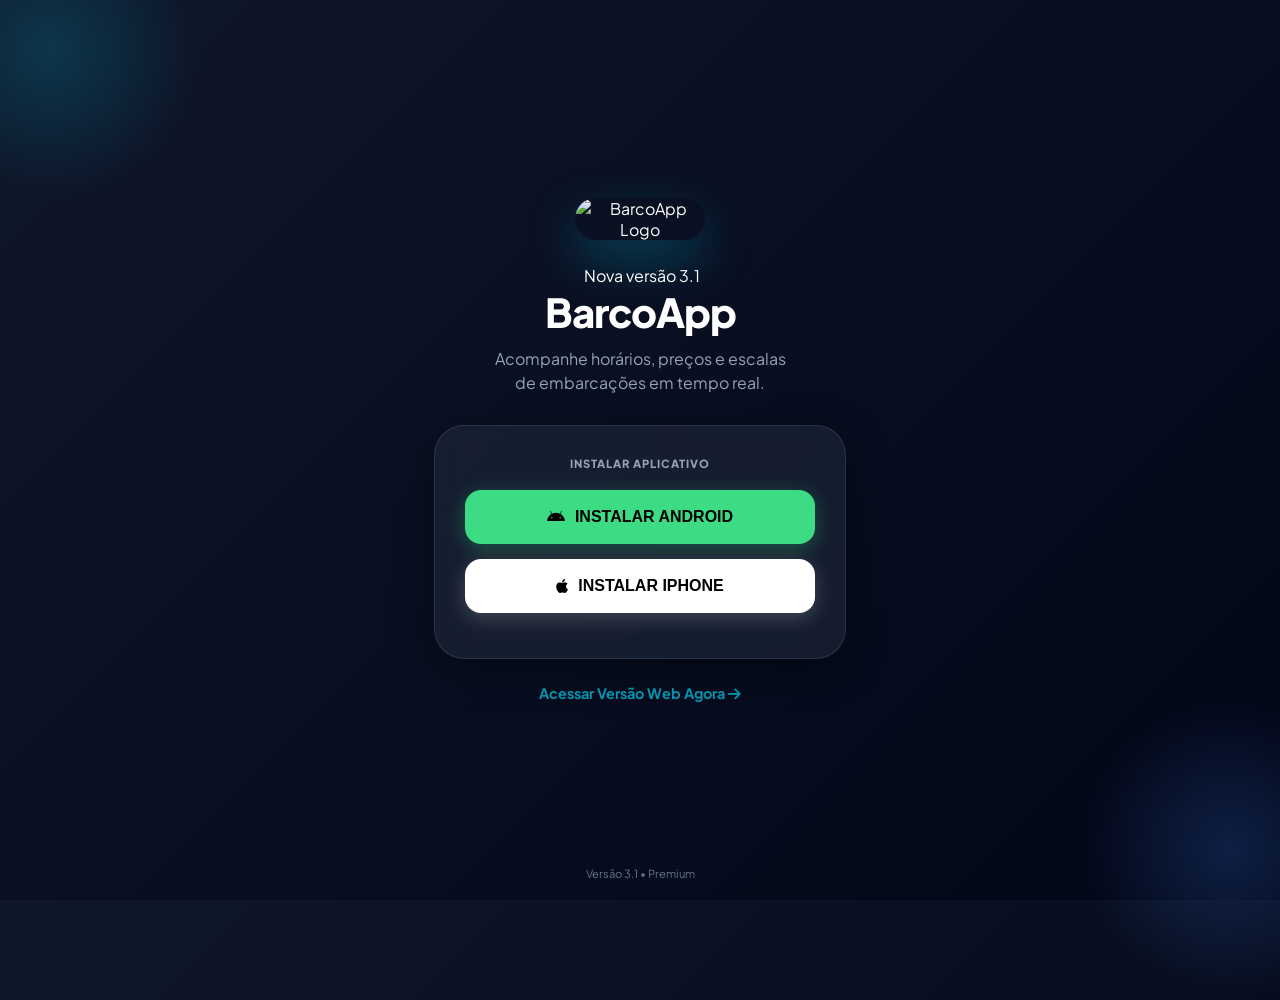
==== index.html @ 101c1825 "Update index.html" ====
<!DOCTYPE html>
<html lang="pt-br">
<head>
    <meta charset="UTF-8">
    <meta name="viewport" content="width=device-width, initial-scale=1.0, maximum-scale=1.0, user-scalable=no">
    <title>Instalar BarcoApp</title>

    <link rel="manifest" href="manifest.json">
    <meta name="theme-color" content="#04111f">
    
    <link rel="apple-touch-icon" href="icone.png">

    <link rel="preconnect" href="https://fonts.googleapis.com">
    <link href="https://fonts.googleapis.com/css2?family=Plus+Jakarta+Sans:wght@400;700;800&display=swap" rel="stylesheet">
    <link rel="stylesheet" href="https://cdnjs.cloudflare.com/ajax/libs/font-awesome/6.4.0/css/all.min.css">

    <style>
        body {
            margin: 0; padding: 0; height: 100vh;
            font-family: 'Plus Jakarta Sans', sans-serif;
            display: flex; flex-direction: column; justify-content: center; align-items: center;
            text-align: center;
            background: linear-gradient(135deg, #0f172a 0%, #020617 100%);
            color: white; overflow: hidden;
        }

        /* Fundo Decorativo (Luzes) */
        body::before {
            content: ''; position: absolute; top: -100px; left: -100px;
            width: 300px; height: 300px; background: radial-gradient(circle, rgba(6,182,212,0.2) 0%, transparent 70%);
            z-index: -1;
        }
        body::after {
            content: ''; position: absolute; bottom: -100px; right: -100px;
            width: 300px; height: 300px; background: radial-gradient(circle, rgba(59,130,246,0.2) 0%, transparent 70%);
            z-index: -1;
        }

        /* LOGO (IMAGEM) */
        .app-logo {
            width: 130px; height: auto;
            border-radius: 32px; /* Cantos arredondados modernos */
            box-shadow: 0 20px 50px rgba(6,182,212,0.3); /* Sombra Ciano */
            margin-bottom: 25px;
            animation: float 6s ease-in-out infinite; /* Animação de flutuar */
        }
        
        @keyframes float { 0% { transform: translateY(0px); } 50% { transform: translateY(-15px); } 100% { transform: translateY(0px); } }

        h1 { font-size: 2.5rem; font-weight: 800; margin: 0; letter-spacing: -1px; }
        p { color: #94a3b8; font-size: 1rem; max-width: 300px; margin: 10px auto 30px auto; line-height: 1.5; }

        /* AREA DE INSTALAÇÃO */
        .install-box {
            background: rgba(30, 41, 59, 0.6);
            padding: 30px; border-radius: 30px;
            border: 1px solid rgba(255,255,255,0.1);
            backdrop-filter: blur(10px);
            width: 90%; max-width: 350px;
            box-shadow: 0 10px 40px rgba(0,0,0,0.4);
        }

        .btn-install {
            width: 100%; padding: 18px; border: none; border-radius: 16px;
            font-weight: 800; font-size: 1rem; cursor: pointer;
            display: flex; align-items: center; justify-content: center; gap: 10px;
            margin-bottom: 15px; transition: transform 0.2s;
            text-transform: uppercase;
        }
        .btn-install:active { transform: scale(0.97); }

        .btn-android { background: #3ddc84; color: #000; box-shadow: 0 5px 20px rgba(61, 220, 132, 0.3); }
        .btn-ios { background: #ffffff; color: #000; box-shadow: 0 5px 20px rgba(255,255,255,0.2); }

        .link-web {
            margin-top: 25px; display: block;
            color: #06b6d4; text-decoration: none;
            font-weight: 700; font-size: 0.9rem;
            opacity: 0.8; transition: opacity 0.2s;
        }
        .link-web:hover { opacity: 1; }

        /* RODAPÉ */
        .footer {
            position: absolute; bottom: 20px;
            font-size: 0.7rem; color: #64748b;
        }
    </style>
    <link rel="stylesheet" href="barcoapp-v3.1.css">
    <script src="barcoapp-v3.1.js" defer></script>
</head>
<body class="page-install">

    <img src="icone.png" alt="BarcoApp Logo" class="app-logo">

    <span class="version-chip"><i class="fas fa-sparkles"></i> Nova versão 3.1</span>

    <h1>BarcoApp</h1>
    <p>Acompanhe horários, preços e escalas de embarcações em tempo real.</p>

    <div id="install-area" class="install-box">
        <div style="font-size: 0.7rem; font-weight: 800; color: #94a3b8; margin-bottom: 20px; letter-spacing: 1px;">INSTALAR APLICATIVO</div>
        
        <button id="btnInstall" class="btn-install btn-android">
            <i class="fab fa-android"></i> Instalar Android
        </button>
        
        <button onclick="showIosInstruction()" class="btn-install btn-ios">
            <i class="fab fa-apple"></i> Instalar iPhone
        </button>
    </div>

    <a href="app.html" class="link-web">Acessar Versão Web Agora <i class="fas fa-arrow-right"></i></a>

    <div class="footer">Versão 3.1 • Premium</div>

    <script>
        // REGISTRO DO SERVICE WORKER (Para funcionar offline/instalação)
        if ('serviceWorker' in navigator) {
            navigator.serviceWorker.register('sw.js');
        }

        let deferredPrompt;

        // Escuta o evento que o navegador dispara quando o app pode ser instalado
        window.addEventListener('beforeinstallprompt', (e) => {
            e.preventDefault();
            deferredPrompt = e;
            console.log("Pronto para instalar!");
        });

        // Lógica do Android
        document.getElementById('btnInstall').addEventListener('click', async () => {
            if (deferredPrompt) {
                deferredPrompt.prompt();
                const { outcome } = await deferredPrompt.userChoice;
                if (outcome === 'accepted') {
                    deferredPrompt = null;
                }
            } else {
                // Fallback se o navegador não suportar a instalação automática
                alert("Para instalar:\n1. Toque nos 3 pontinhos do navegador (↗)\n2. Escolha 'Instalar aplicativo' ou 'Adicionar à tela inicial'");
            }
        });

        // Lógica do iOS (Alert simples)
        function showIosInstruction() {
            alert("No iPhone/iPad:\n\n1. Toque no ícone de Compartilhar (quadrado com seta para cima ⬆)\n2. Role para baixo e toque em 'Adicionar à Tela de Início' (➕)");
        }

        // Se já estiver rodando como App (Standalone), redireciona direto
        if (window.matchMedia('(display-mode: standalone)').matches) {
            window.location.href = "app.html";
        }
    </script>
</body>
</html>
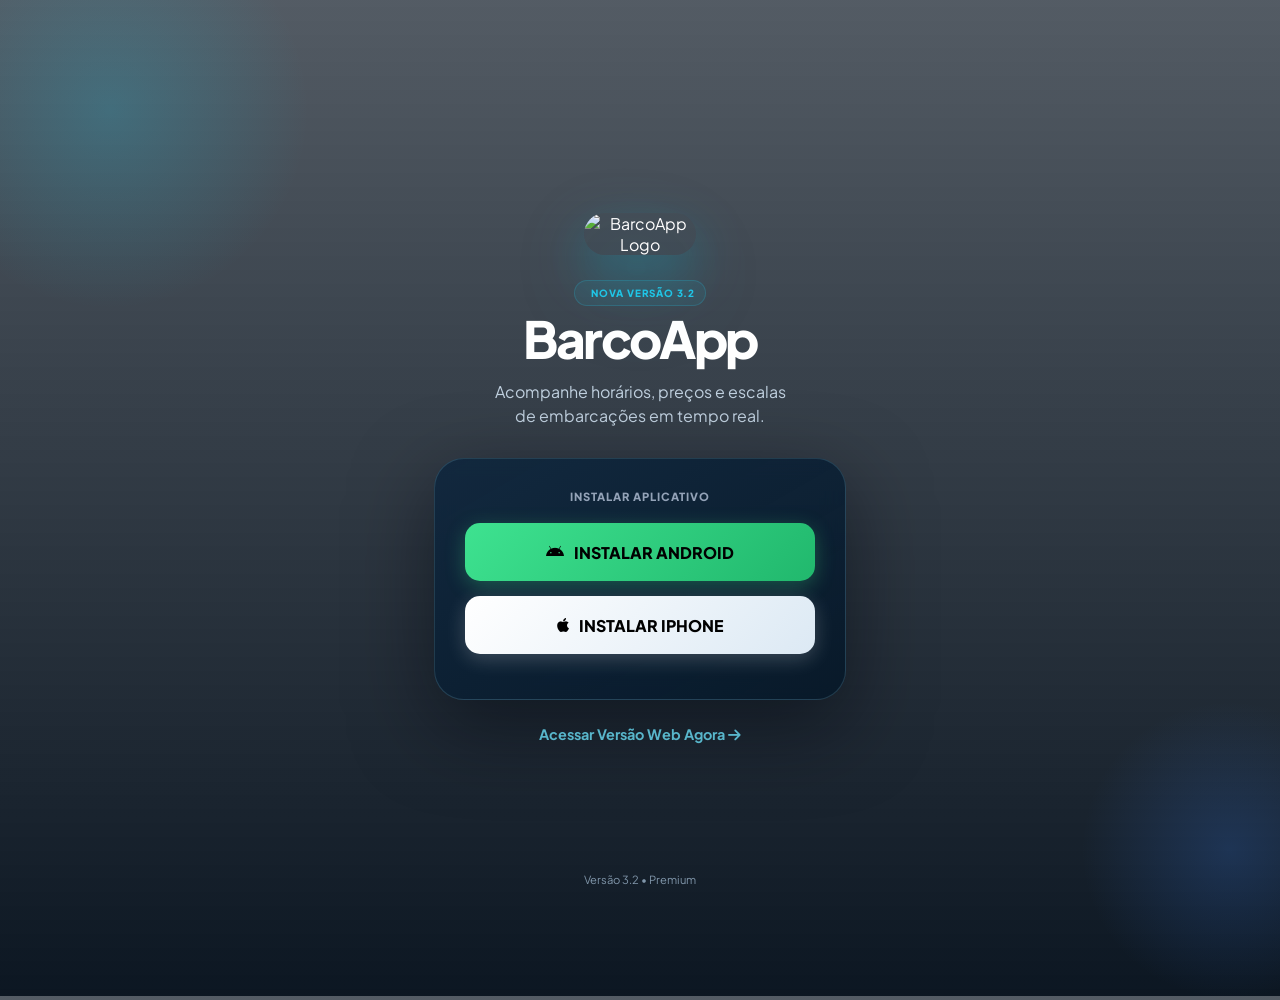
==== commit 748ba535: "Update index.html" ====
--- a/index.html
+++ b/index.html
@@ -87,13 +87,15 @@
         }
     </style>
     <link rel="stylesheet" href="barcoapp-v3.1.css">
+    <link rel="stylesheet" href="barcoapp-v3.2.css">
     <script src="barcoapp-v3.1.js" defer></script>
+    <script src="barcoapp-v3.2.js" defer></script>
 </head>
 <body class="page-install">
 
     <img src="icone.png" alt="BarcoApp Logo" class="app-logo">
 
-    <span class="version-chip"><i class="fas fa-sparkles"></i> Nova versão 3.1</span>
+    <span class="version-chip"><i class="fas fa-sparkles"></i> Nova versão 3.2</span>
 
     <h1>BarcoApp</h1>
     <p>Acompanhe horários, preços e escalas de embarcações em tempo real.</p>
@@ -112,7 +114,7 @@
 
     <a href="app.html" class="link-web">Acessar Versão Web Agora <i class="fas fa-arrow-right"></i></a>
 
-    <div class="footer">Versão 3.1 • Premium</div>
+    <div class="footer">Versão 3.2 • Premium</div>
 
     <script>
         // REGISTRO DO SERVICE WORKER (Para funcionar offline/instalação)
--- a/barcoapp-v3.1.css
+++ b/barcoapp-v3.1.css
@@ -0,0 +1,344 @@
+/* BarcoApp 3.1 — camada visual. Mantém a lógica original do projeto. */
+:root {
+    --v31-bg: #04111f;
+    --v31-surface: rgba(11, 31, 52, .92);
+    --v31-surface-2: rgba(17, 43, 68, .88);
+    --v31-blue: #22c7e8;
+    --v31-blue-deep: #1689d8;
+    --v31-gold: #ffbd4a;
+    --v31-green: #26d39b;
+    --v31-text: #f7fbff;
+    --v31-muted: #9cb0c5;
+    --v31-line: rgba(152, 196, 224, .16);
+    --v31-shadow: 0 18px 50px rgba(0, 8, 20, .34);
+}
+
+* { scrollbar-width: thin; scrollbar-color: rgba(34, 199, 232, .35) transparent; }
+*::-webkit-scrollbar { width: 6px; height: 6px; }
+*::-webkit-scrollbar-thumb { background: rgba(34, 199, 232, .32); border-radius: 20px; }
+
+button, input, select { font-family: 'Plus Jakarta Sans', sans-serif; }
+button { touch-action: manipulation; }
+button:focus-visible, input:focus-visible, select:focus-visible {
+    outline: 3px solid rgba(34, 199, 232, .32) !important;
+    outline-offset: 2px;
+}
+
+.version-chip {
+    display: inline-flex;
+    align-items: center;
+    gap: 6px;
+    padding: 6px 10px;
+    border: 1px solid rgba(34, 199, 232, .2);
+    border-radius: 999px;
+    background: rgba(34, 199, 232, .08);
+    color: var(--v31-blue);
+    font-size: .62rem;
+    font-weight: 800;
+    letter-spacing: .08em;
+    text-transform: uppercase;
+}
+
+.connection-badge {
+    position: fixed;
+    left: 50%;
+    top: 14px;
+    transform: translate(-50%, -80px);
+    z-index: 12000;
+    padding: 10px 14px;
+    border-radius: 12px;
+    background: #12304b;
+    color: white;
+    box-shadow: var(--v31-shadow);
+    font-size: .72rem;
+    font-weight: 700;
+    opacity: 0;
+    transition: .3s ease;
+}
+.connection-badge.show { transform: translate(-50%, 0); opacity: 1; }
+.connection-badge.offline { background: #9a5b0e; }
+
+/* Página de instalação */
+body.page-install {
+    min-height: 100svh !important;
+    height: auto !important;
+    padding: 28px 18px 68px !important;
+    overflow-y: auto !important;
+    background:
+        linear-gradient(180deg, rgba(2, 14, 27, .68), rgba(2, 13, 25, .96)),
+        url('fundoentrada.png') center / cover fixed !important;
+}
+body.page-install::before {
+    width: 420px !important;
+    height: 420px !important;
+    background: radial-gradient(circle, rgba(34,199,232,.22), transparent 67%) !important;
+}
+body.page-install .app-logo {
+    width: 112px !important;
+    border-radius: 28px !important;
+    filter: drop-shadow(0 18px 35px rgba(0, 198, 238, .26));
+}
+body.page-install h1 { font-size: clamp(2.25rem, 9vw, 3.2rem) !important; letter-spacing: -.05em !important; }
+body.page-install > p { color: #c0d0df !important; }
+body.page-install .install-box {
+    background: linear-gradient(150deg, rgba(15, 39, 62, .92), rgba(5, 23, 40, .88)) !important;
+    border: 1px solid rgba(138, 207, 234, .18) !important;
+    box-shadow: 0 26px 80px rgba(0, 5, 14, .5) !important;
+}
+body.page-install .btn-install { min-height: 58px; border-radius: 15px !important; }
+body.page-install .btn-android { background: linear-gradient(135deg, #3ee290, #21b86d) !important; }
+body.page-install .btn-ios { background: linear-gradient(135deg, #fff, #dce9f4) !important; }
+body.page-install .link-web { color: #69dcf4 !important; }
+body.page-install .footer { bottom: 14px !important; color: #8096aa !important; }
+
+/* Aplicativo principal */
+html:has(body.page-app), body.page-app {
+    background: var(--v31-bg) !important;
+}
+body.page-app {
+    background:
+        radial-gradient(circle at 90% 0%, rgba(20, 151, 212, .13), transparent 30%),
+        radial-gradient(circle at 0% 90%, rgba(16, 185, 129, .08), transparent 33%),
+        var(--v31-bg) !important;
+}
+body.page-app #screen-welcome {
+    position: relative;
+    isolation: isolate;
+    background:
+        linear-gradient(180deg, rgba(2, 16, 30, .30), rgba(2, 15, 28, .94)),
+        url('fundoentrada.png') center / cover no-repeat !important;
+}
+body.page-app #screen-welcome::before {
+    content: '';
+    position: absolute;
+    inset: 20px;
+    z-index: -1;
+    border: 1px solid rgba(255,255,255,.09);
+    border-radius: 30px;
+    pointer-events: none;
+}
+body.page-app .welcome-logo {
+    width: 104px;
+    height: 104px;
+    object-fit: contain;
+    margin-bottom: 18px;
+    filter: drop-shadow(0 20px 38px rgba(10, 201, 235, .28));
+}
+body.page-app .welcome-subtitle { max-width: 320px; line-height: 1.6; }
+body.page-app .welcome-form {
+    width: 100%;
+    max-width: 360px;
+    padding: 18px;
+    border: 1px solid rgba(184, 222, 240, .14);
+    border-radius: 22px;
+    background: rgba(5, 25, 43, .68);
+    box-shadow: 0 24px 70px rgba(0, 8, 18, .4);
+    backdrop-filter: blur(18px);
+}
+
+body.page-app .main-container { max-width: 1120px; margin: 0 auto; }
+body.page-app .top-fixed-area {
+    padding-bottom: 8px !important;
+    background: linear-gradient(180deg, rgba(4,17,31,.98) 80%, rgba(4,17,31,.72) 100%) !important;
+    border-bottom: 1px solid rgba(142, 197, 220, .08);
+}
+body.page-app .app-topbar {
+    padding: 14px 20px;
+    display: flex;
+    align-items: center;
+    justify-content: space-between;
+}
+body.page-app .app-brand { display: flex; align-items: center; gap: 10px; }
+body.page-app .app-brand img { width: 38px; height: 38px; object-fit: contain; filter: drop-shadow(0 7px 14px rgba(20,200,235,.18)); }
+body.page-app .app-brand strong { display: block; font-size: 1rem; letter-spacing: -.03em; }
+body.page-app .app-brand small { display: block; margin-top: 2px; color: var(--v31-muted); font-size: .58rem; letter-spacing: .12em; text-transform: uppercase; }
+body.page-app .user-greeting {
+    display: flex;
+    align-items: center;
+    gap: 8px;
+    padding: 8px 11px;
+    background: rgba(255,255,255,.04);
+    border: 1px solid var(--v31-line);
+    border-radius: 12px;
+    color: var(--v31-muted);
+    font-size: .72rem;
+}
+body.page-app .user-greeting i { color: var(--v31-blue); }
+
+body.page-app .mySwiper {
+    height: 178px !important;
+    border: 1px solid rgba(150, 205, 230, .13);
+    box-shadow: 0 18px 45px rgba(0, 7, 17, .32) !important;
+}
+body.page-app .swiper-slide { position: relative; overflow: hidden; }
+body.page-app .swiper-slide::after { content: ''; position: absolute; inset: 0; background: linear-gradient(180deg, transparent 50%, rgba(1,10,18,.42)); pointer-events: none; }
+body.page-app .swiper-pagination-bullet { background: white; opacity: .45; }
+body.page-app .swiper-pagination-bullet-active { width: 20px; border-radius: 8px; background: var(--v31-blue); opacity: 1; }
+body.page-app .fallback-banner { width: 100%; height: 100%; position: relative; display: flex; align-items: end; padding: 20px; background: linear-gradient(120deg, #07365a, #0985ab); }
+body.page-app .fallback-banner img { position: absolute; inset: 0; width: 100%; height: 100%; object-fit: cover; opacity: .34; }
+body.page-app .fallback-banner div { position: relative; z-index: 2; }
+body.page-app .fallback-banner strong { display: block; font-size: 1.15rem; }
+body.page-app .fallback-banner span { color: #c8e6f1; font-size: .72rem; }
+
+body.page-app .search-wrapper { margin: 12px 20px 8px !important; }
+body.page-app .search-bar {
+    min-height: 50px;
+    background: rgba(14, 38, 61, .88) !important;
+    border: 1px solid rgba(133, 198, 225, .16) !important;
+    box-shadow: inset 0 1px 0 rgba(255,255,255,.025), 0 8px 20px rgba(0,0,0,.1);
+}
+body.page-app .search-bar:focus { border-color: rgba(34,199,232,.62) !important; box-shadow: 0 0 0 4px rgba(34,199,232,.08); }
+body.page-app .search-results-dropdown { background: #0d2942 !important; border-color: rgba(34,199,232,.22) !important; box-shadow: var(--v31-shadow) !important; }
+body.page-app .search-item { gap: 3px; transition: background .2s; }
+body.page-app .search-item:hover { background: rgba(34,199,232,.09); }
+body.page-app .search-item span:first-child { font-weight: 800; color: white; }
+body.page-app .search-item span:last-child { color: var(--v31-muted); font-size: .68rem; }
+
+body.page-app .vertical-list-area { padding: 8px 20px 132px !important; }
+body.page-app .section-title-v31 { display: flex; align-items: end; justify-content: space-between; gap: 12px; margin: 8px 0 15px; }
+body.page-app .section-title-v31 h3 { margin: 0; font-size: .78rem; letter-spacing: .12em; color: #d9e8f2; text-transform: uppercase; }
+body.page-app .section-title-v31 span { color: var(--v31-green); font-size: .62rem; font-weight: 700; }
+body.page-app .section-title-v31 span::before { content: ''; display: inline-block; width: 6px; height: 6px; margin-right: 6px; border-radius: 50%; background: var(--v31-green); box-shadow: 0 0 0 5px rgba(38,211,155,.08); }
+
+body.page-app .boats-grid { grid-template-columns: repeat(3, minmax(0, 1fr)) !important; gap: 14px !important; }
+body.page-app .grid-boat-card {
+    min-width: 0;
+    background: linear-gradient(155deg, rgba(18,46,72,.95), rgba(8,29,49,.96)) !important;
+    border: 1px solid rgba(144, 198, 222, .14) !important;
+    border-radius: 18px !important;
+    box-shadow: 0 12px 30px rgba(0, 7, 17, .22) !important;
+    transition: transform .22s ease, border-color .22s ease, box-shadow .22s ease;
+}
+body.page-app .grid-boat-card:hover { transform: translateY(-3px); border-color: rgba(34,199,232,.38) !important; box-shadow: 0 18px 38px rgba(0,8,18,.34) !important; }
+body.page-app .grid-boat-img { height: 142px !important; background: #0a2136 !important; }
+body.page-app .grid-boat-info { padding: 13px !important; }
+body.page-app .grid-boat-name { font-size: .92rem !important; line-height: 1.3 !important; }
+body.page-app .grid-boat-route { min-width: 0; margin: 7px 0 10px !important; color: var(--v31-muted) !important; }
+body.page-app .grid-boat-route span { overflow: hidden; text-overflow: ellipsis; white-space: nowrap; }
+body.page-app .grid-boat-time { color: #e5fbff !important; background: linear-gradient(135deg, rgba(34,199,232,.18), rgba(22,137,216,.16)) !important; border: 1px solid rgba(34,199,232,.17); border-radius: 9px !important; padding: 7px 9px !important; }
+body.page-app .grid-day-tag { top: 10px !important; left: 10px !important; padding: 5px 8px !important; border-radius: 8px !important; background: rgba(3,20,34,.76) !important; border: 1px solid rgba(255,255,255,.12); }
+
+body.page-app .nav-fabs {
+    left: 50% !important;
+    right: auto !important;
+    bottom: 18px !important;
+    width: min(330px, calc(100% - 110px));
+    min-height: 70px;
+    transform: translateX(-50%);
+    padding: 7px !important;
+    align-items: center;
+    background: rgba(8, 29, 49, .91);
+    border: 1px solid rgba(143, 201, 227, .17);
+    border-radius: 22px;
+    box-shadow: 0 18px 46px rgba(0,4,12,.42);
+    backdrop-filter: blur(22px);
+}
+body.page-app .nav-fab-btn { width: 48% !important; height: 54px !important; border-radius: 16px !important; box-shadow: none !important; font-size: 1.12rem !important; gap: 7px; }
+body.page-app .nav-fab-btn::after { font-size: .64rem; font-weight: 800; }
+body.page-app .fab-profile::after { content: 'Meu perfil'; }
+body.page-app .fab-agenda::after { content: 'Agenda'; }
+body.page-app .fab-profile { background: rgba(255,255,255,.055) !important; border: 1px solid rgba(255,255,255,.08) !important; }
+body.page-app .fab-agenda { background: linear-gradient(135deg, #13b7d9, #1b79d0) !important; }
+body.page-app .action-fabs { right: 18px !important; bottom: 18px !important; gap: 9px !important; }
+body.page-app .mini-fab { width: 52px !important; height: 52px !important; border: 2px solid rgba(255,255,255,.12) !important; box-shadow: 0 12px 28px rgba(0,0,0,.32) !important; }
+
+body.page-app .input-premium, body.page-app .select-boat {
+    min-height: 52px;
+    background-color: rgba(12, 36, 58, .92) !important;
+    border-color: rgba(143, 198, 223, .16) !important;
+    border-radius: 13px !important;
+}
+body.page-app .input-premium:focus, body.page-app .select-boat:focus { border-color: var(--v31-blue) !important; box-shadow: 0 0 0 4px rgba(34,199,232,.08); }
+body.page-app .btn-main { min-height: 50px; border-radius: 13px !important; background: linear-gradient(135deg, #16c1df, #1a78d0) !important; box-shadow: 0 10px 24px rgba(15,156,214,.2) !important; }
+body.page-app #screen-register { max-width: 720px; margin: 0 auto; padding: 20px 22px 110px !important; }
+body.page-app #screen-register::after { content: ''; position: fixed; inset: 0; z-index: -1; background: radial-gradient(circle at 50% 0%, rgba(22,137,216,.11), transparent 35%); }
+body.page-app .register-helper { margin: -10px 0 20px; color: var(--v31-muted); font-size: .72rem; line-height: 1.5; text-align: center; }
+body.page-app .new-boat-section, body.page-app #selected-boat-preview { background: rgba(15,42,67,.72) !important; border-color: rgba(34,199,232,.2) !important; }
+body.page-app .upload-trigger { background: rgba(2,18,32,.55) !important; border: 1px dashed rgba(34,199,232,.22); }
+
+body.page-app .modal { background: rgba(0, 7, 16, .78) !important; }
+body.page-app .modal-content {
+    background: linear-gradient(160deg, #12304d, #071c31) !important;
+    border-color: rgba(143, 205, 232, .18) !important;
+    box-shadow: 0 30px 85px rgba(0,0,0,.52) !important;
+}
+body.page-app .modal-content #modal-img { height: 225px !important; }
+body.page-app .week-modal { max-width: 620px; left: 50% !important; transform: translate(-50%, 100%) !important; background: linear-gradient(170deg, #12304d, #071c31) !important; border-color: rgba(34,199,232,.45) !important; }
+body.page-app .week-modal.active { transform: translate(-50%, 0) !important; }
+body.page-app .day-row { border-radius: 11px; margin-bottom: 5px; border: 1px solid transparent !important; }
+body.page-app .day-row:hover { background: rgba(34,199,232,.07); border-color: rgba(34,199,232,.13) !important; color: white !important; }
+body.page-app #screen-day-detail { max-width: 760px; margin: 0 auto; }
+body.page-app #boat-feed { padding: 16px 16px 90px !important; }
+body.page-app .alert-box { background: linear-gradient(160deg, #12304d, #071c31) !important; box-shadow: var(--v31-shadow); }
+
+/* Painel administrador */
+body.page-admin { background: #04111f !important; }
+body.page-admin #login-overlay {
+    background:
+        linear-gradient(180deg, rgba(2,16,29,.56), rgba(2,14,27,.95)),
+        url('fundoentrada.png') center / cover no-repeat !important;
+}
+body.page-admin .login-card { background: rgba(8, 30, 50, .90) !important; border-color: rgba(34,199,232,.18) !important; box-shadow: 0 30px 85px rgba(0,4,12,.54) !important; backdrop-filter: blur(20px); }
+body.page-admin .admin-login-logo { width: 84px; height: 84px; object-fit: contain; margin-bottom: 10px; filter: drop-shadow(0 15px 30px rgba(34,199,232,.2)); }
+body.page-admin .sidebar { background: linear-gradient(180deg, #061a2d, #03111f) !important; border-color: rgba(134,194,220,.13) !important; }
+body.page-admin .sidebar h1 { color: white !important; }
+body.page-admin .sidebar h1 img { width: 38px; height: 38px; object-fit: contain; }
+body.page-admin .nav-item { border: 1px solid transparent; }
+body.page-admin .nav-item:hover, body.page-admin .nav-item.active { background: rgba(34,199,232,.08) !important; border-color: rgba(34,199,232,.11); }
+body.page-admin .main { max-width: 1500px; }
+body.page-admin .stat-card, body.page-admin .panel { background: linear-gradient(155deg, rgba(15,42,67,.95), rgba(7,27,46,.98)) !important; border-color: rgba(145,198,223,.13) !important; box-shadow: 0 12px 32px rgba(0,5,14,.18); }
+body.page-admin .stat-card { position: relative; overflow: hidden; }
+body.page-admin .stat-card::after { content: ''; position: absolute; width: 90px; height: 90px; right: -38px; top: -40px; border-radius: 50%; background: rgba(34,199,232,.06); }
+body.page-admin input, body.page-admin select { min-height: 48px; background: rgba(5,24,41,.78) !important; border-color: rgba(143,197,222,.14) !important; }
+body.page-admin .btn-primary { background: linear-gradient(135deg, #17bddb, #1b79cf) !important; color: white !important; }
+body.page-admin table { border-collapse: separate !important; border-spacing: 0 5px !important; }
+body.page-admin tbody tr { background: rgba(255,255,255,.025); }
+body.page-admin td { border-bottom-color: rgba(255,255,255,.045) !important; }
+body.page-admin .table-wrap { overflow-x: auto; }
+body.page-admin .mobile-toggle { width: 44px; height: 44px; border-radius: 12px !important; background: #0b2a46 !important; }
+
+/* Remanso */
+body.page-remanso { background: radial-gradient(circle at 90% 0%, rgba(251,191,36,.09), transparent 30%), #071625 !important; }
+body.page-remanso .screen { width: min(100%, 560px); margin: 0 auto; }
+body.page-remanso #screen-select { position: relative; padding: 32px 24px !important; }
+body.page-remanso #screen-select::before { content: ''; position: absolute; inset: 18px; border-radius: 26px; border: 1px solid rgba(251,191,36,.09); pointer-events: none; }
+body.page-remanso .logo-box { box-shadow: 0 12px 28px rgba(245,158,11,.2); }
+body.page-remanso select, body.page-remanso input { background-color: rgba(16,42,66,.9) !important; border-color: rgba(255,219,151,.12) !important; }
+body.page-remanso .benefit-item, body.page-remanso .card-dash { background: linear-gradient(150deg, rgba(25,52,77,.9), rgba(11,31,51,.95)) !important; border-color: rgba(255,222,161,.10) !important; box-shadow: 0 10px 26px rgba(0,5,13,.18); }
+body.page-remanso .dash-header { background: rgba(13,36,57,.95) !important; border-bottom: 1px solid rgba(251,191,36,.1); }
+
+@media (min-width: 760px) {
+    body.page-app .vertical-list-area { padding-left: 24px !important; padding-right: 24px !important; }
+}
+
+@media (max-width: 920px) {
+    body.page-app .boats-grid { grid-template-columns: repeat(2, minmax(0, 1fr)) !important; }
+}
+
+@media (max-width: 768px) {
+    body.page-admin .main { padding: 74px 16px 30px !important; }
+    body.page-admin .sidebar { display: flex !important; transform: translateX(-105%); box-shadow: 20px 0 55px rgba(0,0,0,.36); }
+    body.page-admin .sidebar.active { transform: translateX(0); }
+    body.page-admin .mobile-toggle { display: grid !important; place-items: center; }
+}
+
+@media (max-width: 520px) {
+    body.page-app .mySwiper { height: 150px !important; }
+    body.page-app .boats-grid { gap: 10px !important; }
+    body.page-app .grid-boat-img { height: 112px !important; }
+    body.page-app .grid-boat-info { padding: 10px !important; }
+    body.page-app .grid-boat-name { font-size: .8rem !important; }
+    body.page-app .grid-boat-route { font-size: .62rem !important; }
+    body.page-app .nav-fabs { width: calc(100% - 90px); left: 12px !important; transform: none; }
+    body.page-app .action-fabs { right: 12px !important; }
+    body.page-app .nav-fab-btn::after { font-size: .56rem; }
+    body.page-app .modal { padding: 10px !important; }
+    body.page-app .modal-content { border-radius: 20px !important; }
+    body.page-app .modal-content #modal-img { height: 195px !important; }
+    body.page-app .week-modal { height: 79% !important; padding: 18px !important; }
+    body.page-install .install-box { padding: 23px !important; }
+}
+
+@media (prefers-reduced-motion: reduce) {
+    *, *::before, *::after { animation: none !important; transition: none !important; scroll-behavior: auto !important; }
+}
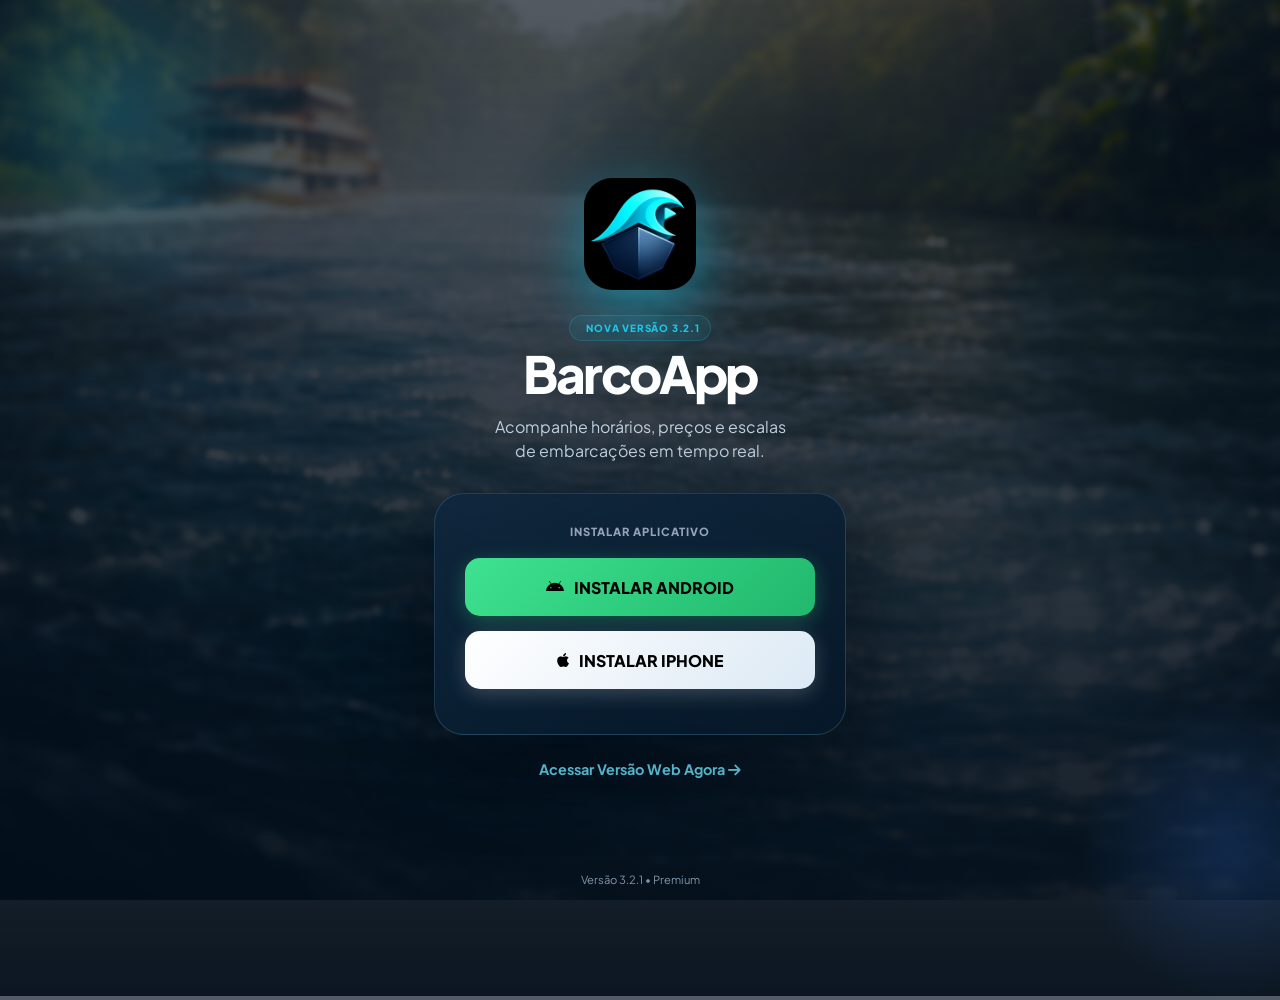
==== commit edc48f2a: "Add files via upload" ====
--- a/index.html
+++ b/index.html
@@ -6,7 +6,7 @@
     <title>Instalar BarcoApp</title>
 
     <link rel="manifest" href="manifest.json">
-    <meta name="theme-color" content="#04111f">
+    <meta name="theme-color" content="#04111f">
     
     <link rel="apple-touch-icon" href="icone.png">
 
@@ -85,17 +85,17 @@
             position: absolute; bottom: 20px;
             font-size: 0.7rem; color: #64748b;
         }
-    </style>
-    <link rel="stylesheet" href="barcoapp-v3.1.css">
-    <link rel="stylesheet" href="barcoapp-v3.2.css">
-    <script src="barcoapp-v3.1.js" defer></script>
-    <script src="barcoapp-v3.2.js" defer></script>
-</head>
-<body class="page-install">
+    </style>
+    <link rel="stylesheet" href="barcoapp-v3.1.css">
+    <link rel="stylesheet" href="barcoapp-v3.2.css">
+    <script src="barcoapp-v3.1.js" defer></script>
+    <script src="barcoapp-v3.2.js" defer></script>
+</head>
+<body class="page-install">
 
-    <img src="icone.png" alt="BarcoApp Logo" class="app-logo">
-
-    <span class="version-chip"><i class="fas fa-sparkles"></i> Nova versão 3.2</span>
+    <img src="icone.png" alt="BarcoApp Logo" class="app-logo">
+
+    <span class="version-chip"><i class="fas fa-sparkles"></i> Nova versão 3.2.1</span>
 
     <h1>BarcoApp</h1>
     <p>Acompanhe horários, preços e escalas de embarcações em tempo real.</p>
@@ -114,7 +114,7 @@
 
     <a href="app.html" class="link-web">Acessar Versão Web Agora <i class="fas fa-arrow-right"></i></a>
 
-    <div class="footer">Versão 3.2 • Premium</div>
+    <div class="footer">Versão 3.2.1 • Premium</div>
 
     <script>
         // REGISTRO DO SERVICE WORKER (Para funcionar offline/instalação)
--- a/barcoapp-v3.2.css
+++ b/barcoapp-v3.2.css
@@ -0,0 +1,414 @@
+/* BarcoApp 3.2 — aprimoramentos de contato, compartilhamento e painel administrativo. */
+:root {
+    --v32-cyan: #31d7ee;
+    --v32-blue: #2289e7;
+    --v32-navy: #061a2d;
+    --v32-panel: rgba(11, 35, 58, .95);
+    --v32-panel-soft: rgba(18, 48, 75, .72);
+    --v32-line: rgba(142, 207, 232, .16);
+    --v32-muted: #9eb4c7;
+    --v32-green: #28d69a;
+    --v32-gold: #ffc45d;
+    --v32-red: #ff6480;
+}
+
+/* Detalhes da embarcação */
+body.page-app .boat-contact-card {
+    display: flex;
+    align-items: center;
+    gap: 13px;
+    margin-top: 15px;
+    padding: 14px;
+    border: 1px solid rgba(42, 218, 156, .24);
+    border-radius: 16px;
+    background: linear-gradient(135deg, rgba(24, 164, 107, .17), rgba(13, 111, 96, .08));
+}
+body.page-app .boat-contact-icon {
+    width: 46px;
+    height: 46px;
+    flex: 0 0 46px;
+    display: grid;
+    place-items: center;
+    border-radius: 14px;
+    background: linear-gradient(135deg, #2bd496, #119873);
+    color: #03261c;
+    font-size: 1.35rem;
+    box-shadow: 0 10px 22px rgba(10, 169, 109, .22);
+}
+body.page-app .boat-contact-copy { min-width: 0; flex: 1; }
+body.page-app .boat-contact-copy span {
+    display: block;
+    margin-bottom: 3px;
+    color: #8deecb;
+    font-size: .58rem;
+    font-weight: 800;
+    letter-spacing: .09em;
+}
+body.page-app .boat-contact-copy strong { display: block; color: #fff; font-size: 1rem; }
+body.page-app .boat-contact-copy small { margin-top: 3px; color: #b4cbd7; font-size: .65rem; }
+body.page-app .contact-copy-btn {
+    width: 38px;
+    height: 38px;
+    flex: 0 0 38px;
+    display: grid;
+    place-items: center;
+    border: 1px solid rgba(255,255,255,.1);
+    border-radius: 11px;
+    background: rgba(255,255,255,.06);
+    color: #dffef3;
+    cursor: pointer;
+}
+body.page-app #btn-wa1,
+body.page-app #btn-wa2 { font-size: .72rem; }
+body.page-app #btn-wa1:disabled { opacity: .6; cursor: not-allowed; filter: grayscale(.55); }
+body.page-app .share-card-trigger {
+    display: flex;
+    align-items: center;
+    justify-content: center;
+    gap: 9px;
+    margin-top: 10px;
+    background: linear-gradient(135deg, rgba(49, 215, 238, .12), rgba(34, 137, 231, .14)) !important;
+    border: 1px solid rgba(74, 217, 241, .25) !important;
+    color: #bff7ff !important;
+    box-shadow: none !important;
+}
+
+/* Card profissional de compartilhamento */
+body.page-app .share-card-modal { z-index: 5200; padding: 14px !important; }
+body.page-app .share-card-sheet { width: min(100%, 500px); max-width: 500px; padding: 18px; border-radius: 25px !important; }
+body.page-app .share-card-header { display: flex; align-items: center; justify-content: space-between; gap: 16px; margin-bottom: 14px; }
+body.page-app .share-card-header span { color: var(--v32-cyan); font-size: .58rem; font-weight: 800; letter-spacing: .1em; }
+body.page-app .share-card-header h3 { margin: 3px 0 0; font-size: 1.25rem; }
+body.page-app .share-card-header button {
+    width: 40px;
+    height: 40px;
+    display: grid;
+    place-items: center;
+    border: 1px solid var(--v32-line);
+    border-radius: 12px;
+    background: rgba(255,255,255,.055);
+    color: #fff;
+    cursor: pointer;
+}
+body.page-app .share-card-loading {
+    min-height: 390px;
+    display: flex;
+    flex-direction: column;
+    align-items: center;
+    justify-content: center;
+    gap: 8px;
+    border: 1px dashed rgba(67, 216, 239, .23);
+    border-radius: 20px;
+    background: rgba(4, 22, 38, .64);
+    color: var(--v32-muted);
+}
+body.page-app .share-card-loading i { margin-bottom: 8px; color: var(--v32-cyan); font-size: 2rem; }
+body.page-app .share-card-loading strong { color: #fff; }
+body.page-app .share-card-loading span { font-size: .7rem; }
+body.page-app .share-card-preview {
+    width: 100%;
+    max-height: 58vh;
+    object-fit: contain;
+    border: 1px solid rgba(111, 215, 236, .18);
+    border-radius: 18px;
+    background: #04111f;
+    box-shadow: 0 18px 45px rgba(0,0,0,.28);
+}
+body.page-app .share-card-helper { margin: 12px 4px; color: var(--v32-muted); font-size: .68rem; line-height: 1.5; text-align: center; }
+body.page-app .share-card-actions { display: grid; grid-template-columns: 1.35fr .9fr; gap: 9px; }
+body.page-app .share-card-actions button { margin: 0 !important; }
+body.page-app .share-card-actions .btn-main { background: linear-gradient(135deg, #27d496, #109b70) !important; color: #02251a !important; }
+body.page-app .share-card-actions button:disabled { opacity: .45; cursor: wait; }
+body.page-app .btn-secondary-v32 {
+    min-height: 50px;
+    border: 1px solid var(--v32-line);
+    border-radius: 13px;
+    background: rgba(255,255,255,.055);
+    color: #e6f5fb;
+    font-weight: 800;
+    cursor: pointer;
+}
+
+/* Painel administrativo 3.2 */
+body.page-admin { background: radial-gradient(circle at 98% -10%, rgba(31, 157, 218, .13), transparent 32%), #04111f !important; }
+body.page-admin .admin-login-copy { margin: 0 0 18px; color: var(--v32-muted); font-size: .72rem; line-height: 1.55; }
+body.page-admin .admin-side-brand { margin-bottom: 30px; }
+body.page-admin .admin-side-brand h1 { margin-bottom: 2px !important; }
+body.page-admin .admin-side-brand small { padding-left: 50px; color: #718da3; font-size: .57rem; font-weight: 800; letter-spacing: .14em; text-transform: uppercase; }
+body.page-admin .sidebar { padding: 24px 18px !important; }
+body.page-admin .admin-sidebar-backdrop { display: none; }
+body.page-admin .nav-item { min-height: 48px; margin-bottom: 5px !important; }
+body.page-admin .nav-item i { width: 20px; text-align: center; }
+body.page-admin .main { padding: 28px 34px 50px !important; }
+body.page-admin .admin-topbar-v32 {
+    display: flex;
+    align-items: center;
+    justify-content: space-between;
+    gap: 24px;
+    margin-bottom: 28px;
+    padding-bottom: 22px;
+    border-bottom: 1px solid rgba(141, 200, 225, .11);
+}
+body.page-admin .admin-eyebrow { display: block; margin-bottom: 5px; color: var(--v32-cyan); font-size: .58rem; font-weight: 800; letter-spacing: .14em; }
+body.page-admin .admin-topbar-v32 h2 { margin: 0; font-size: clamp(1.4rem, 2.4vw, 2rem); letter-spacing: -.035em; }
+body.page-admin .admin-topbar-v32 p { margin: 5px 0 0; color: var(--v32-muted); font-size: .74rem; }
+body.page-admin .admin-top-actions { display: flex; align-items: center; justify-content: flex-end; flex-wrap: wrap; gap: 9px; }
+body.page-admin .admin-live-status {
+    display: inline-flex;
+    align-items: center;
+    gap: 8px;
+    padding: 9px 12px;
+    border: 1px solid rgba(45, 213, 155, .18);
+    border-radius: 11px;
+    background: rgba(45, 213, 155, .07);
+    color: #8ae8c5;
+    font-size: .62rem;
+    font-weight: 800;
+}
+body.page-admin .admin-live-status i { width: 7px; height: 7px; border-radius: 50%; background: var(--v32-green); box-shadow: 0 0 0 5px rgba(45,213,155,.08); }
+body.page-admin .admin-action-btn { display: inline-flex; align-items: center; gap: 8px; min-height: 39px; padding: 9px 13px !important; border: 1px solid var(--v32-line) !important; background: rgba(255,255,255,.04); color: #dcecf4; text-decoration: none; }
+body.page-admin .admin-action-btn.primary { background: linear-gradient(135deg, #19bbd9, #1d78ce); color: #fff; }
+
+body.page-admin .stats-row { grid-template-columns: repeat(4, minmax(0, 1fr)); gap: 13px !important; }
+body.page-admin .stat-card-v32 { display: flex; align-items: center; gap: 15px; min-height: 126px; padding: 20px !important; }
+body.page-admin .stat-card-v32 .stat-icon { width: 46px; height: 46px; flex: 0 0 46px; display: grid; place-items: center; border-radius: 14px; font-size: 1.05rem; }
+body.page-admin .stat-icon.cyan { color: #61e6f7; background: rgba(49,215,238,.1); }
+body.page-admin .stat-icon.green { color: #69e5b7; background: rgba(40,214,154,.1); }
+body.page-admin .stat-icon.gold { color: #ffd17d; background: rgba(255,196,93,.11); }
+body.page-admin .stat-icon.red { color: #ff8096; background: rgba(255,100,128,.1); }
+body.page-admin .stat-card-v32 small { color: #adc0cf; font-size: .65rem; font-weight: 700; }
+body.page-admin .stat-card-v32 h2 { margin: 5px 0 2px !important; font-size: 1.8rem !important; }
+body.page-admin .stat-card-v32 span { color: #6f889c; font-size: .56rem; }
+body.page-admin .stat-card-v32.danger { border-color: rgba(255,100,128,.18) !important; }
+
+body.page-admin .dashboard-grid-v32 { display: grid; grid-template-columns: 1.2fr .8fr; gap: 18px; }
+body.page-admin .dashboard-grid-v32 .panel { margin-bottom: 0; }
+body.page-admin .ranking-panel-v32 { grid-column: 1 / -1; }
+body.page-admin .panel { border-radius: 20px !important; }
+body.page-admin .panel-header-v32 { min-height: 74px; display: flex; align-items: center; justify-content: space-between; gap: 15px; padding: 17px 20px !important; }
+body.page-admin .panel-header-v32 span { display: block; margin-bottom: 4px; color: #6f91a9; font-size: .54rem; font-weight: 800; letter-spacing: .12em; }
+body.page-admin .panel-header-v32 h3 { display: flex; align-items: center; gap: 9px; }
+body.page-admin .panel-header-v32 h3 i { color: var(--v32-cyan); }
+body.page-admin .text-action { border: none; background: none; color: var(--v32-cyan); font-size: .65rem; font-weight: 800; cursor: pointer; }
+body.page-admin .count-pill,
+body.page-admin .status-pill { margin: 0 !important; padding: 6px 9px; border: 1px solid var(--v32-line); border-radius: 999px; background: rgba(255,255,255,.04); color: #a9c1d1 !important; letter-spacing: 0 !important; white-space: nowrap; }
+body.page-admin .status-pill.on { border-color: rgba(40,214,154,.22); background: rgba(40,214,154,.09); color: #68dfb5 !important; }
+
+body.page-admin .upcoming-row-v32 { display: grid; grid-template-columns: 45px 48px minmax(0,1fr); align-items: center; gap: 11px; padding: 11px 0; border-bottom: 1px solid rgba(255,255,255,.055); }
+body.page-admin .upcoming-row-v32:last-child { border-bottom: 0; }
+body.page-admin .upcoming-date { padding: 7px 5px; border-radius: 11px; background: rgba(49,215,238,.08); text-align: center; }
+body.page-admin .upcoming-date b { display: block; color: #dffbff; font-size: .9rem; }
+body.page-admin .upcoming-date span { color: var(--v32-cyan); font-size: .5rem; font-weight: 800; }
+body.page-admin .upcoming-row-v32 > img { width: 48px; height: 48px; border-radius: 12px; object-fit: cover; background: #061526; }
+body.page-admin .upcoming-row-v32 > div:last-child { min-width: 0; }
+body.page-admin .upcoming-row-v32 strong,
+body.page-admin .upcoming-row-v32 span,
+body.page-admin .upcoming-row-v32 small { display: block; overflow: hidden; text-overflow: ellipsis; white-space: nowrap; }
+body.page-admin .upcoming-row-v32 strong { font-size: .75rem; }
+body.page-admin .upcoming-row-v32 span { margin-top: 3px; color: #adc1d1; font-size: .61rem; }
+body.page-admin .upcoming-row-v32 small { margin-top: 3px; color: #66849b; font-size: .55rem; }
+
+body.page-admin .health-row-v32 { display: flex; align-items: center; justify-content: space-between; gap: 12px; min-height: 49px; padding: 9px 11px; margin-bottom: 7px; border: 1px solid rgba(255,255,255,.055); border-radius: 12px; background: rgba(255,255,255,.025); }
+body.page-admin .health-row-v32 > div { display: flex; align-items: center; gap: 10px; color: #b6c8d5; font-size: .67rem; }
+body.page-admin .health-row-v32 > div i { width: 29px; height: 29px; display: grid; place-items: center; border-radius: 9px; }
+body.page-admin .health-row-v32.ok > div i { color: #69e4b7; background: rgba(40,214,154,.09); }
+body.page-admin .health-row-v32.warning > div i { color: #ffd17d; background: rgba(255,196,93,.09); }
+body.page-admin .health-row-v32.neutral > div i { color: #7fc9ec; background: rgba(58,160,220,.09); }
+body.page-admin .health-row-v32 b { min-width: 28px; color: #fff; text-align: center; }
+
+body.page-admin .ranking-row-v32 { display: grid; grid-template-columns: 34px minmax(0,1fr) auto; align-items: center; gap: 12px; padding: 11px 2px; border-bottom: 1px solid rgba(255,255,255,.05); }
+body.page-admin .ranking-row-v32:last-child { border-bottom: 0; }
+body.page-admin .ranking-position { width: 30px; height: 30px; display: grid; place-items: center; border-radius: 10px; background: rgba(255,255,255,.055); color: #90a9bb; font-size: .67rem; font-weight: 800; }
+body.page-admin .ranking-position.pos-1 { color: #3d2b00; background: #ffc85f; }
+body.page-admin .ranking-position.pos-2 { color: #28333d; background: #c9d5df; }
+body.page-admin .ranking-position.pos-3 { color: #3b2114; background: #ce9270; }
+body.page-admin .ranking-row-v32 strong { display: block; font-size: .72rem; }
+body.page-admin .ranking-row-v32 small { display: block; margin-top: 2px; color: #69869a; font-size: .55rem; }
+body.page-admin .ranking-row-v32 > b { color: var(--v32-cyan); font-size: .68rem; }
+
+body.page-admin .admin-search { position: relative; flex: 1; min-width: 220px; }
+body.page-admin .admin-search i { position: absolute; left: 14px; top: 50%; z-index: 2; transform: translateY(-50%); color: #688aa1; font-size: .76rem; }
+body.page-admin .admin-search input { margin: 0 !important; padding-left: 39px !important; }
+body.page-admin .admin-table-tools { display: flex; align-items: center; gap: 10px; padding: 14px 18px; border-bottom: 1px solid var(--v32-line); background: rgba(255,255,255,.012); }
+body.page-admin .admin-table-tools select { width: auto; min-width: 175px; margin: 0 !important; }
+body.page-admin .fleet-card-v32 { display: grid; grid-template-columns: 62px minmax(0,1fr) auto; align-items: center; gap: 13px; padding: 12px; margin-bottom: 9px; border: 1px solid rgba(143,205,230,.1); border-radius: 15px; background: rgba(255,255,255,.028); }
+body.page-admin .fleet-card-v32 > img { width: 62px; height: 62px; border-radius: 13px; object-fit: cover; background: #04111f; }
+body.page-admin .fleet-card-copy { min-width: 0; }
+body.page-admin .fleet-card-copy strong { display: block; overflow: hidden; color: #fff; font-size: .77rem; text-overflow: ellipsis; white-space: nowrap; }
+body.page-admin .fleet-card-copy span { display: block; margin-top: 6px; font-size: .62rem; }
+body.page-admin .fleet-card-copy .has-contact { color: #72ddba; }
+body.page-admin .fleet-card-copy .missing-contact { color: #ff9aa9; }
+body.page-admin .fleet-card-copy small { display: block; margin-top: 4px; color: #7893a6; font-size: .55rem; }
+body.page-admin .fleet-card-actions,
+body.page-admin .table-actions { display: flex; align-items: center; gap: 6px; }
+body.page-admin .btn-icon { transition: transform .18s, background .18s; }
+body.page-admin .btn-icon:hover { transform: translateY(-2px); }
+body.page-admin .action-whatsapp { color: #6de2b7; background: rgba(40,214,154,.1); }
+body.page-admin .action-edit,
+body.page-admin .action-copy { color: #75dff0; background: rgba(49,215,238,.1); }
+body.page-admin .action-delete { color: #ff7f96; background: rgba(255,100,128,.1); }
+body.page-admin .edit-notice { align-items: flex-start; gap: 10px; margin-bottom: 14px; padding: 11px; border: 1px solid rgba(255,196,93,.18); border-radius: 12px; background: rgba(255,196,93,.07); color: #e7c988; font-size: .63rem; line-height: 1.5; }
+body.page-admin .btn-ghost-v32 { width: 100%; margin-top: 9px; border: 1px solid var(--v32-line); background: rgba(255,255,255,.04); color: #b7cad7; }
+
+body.page-admin .table-boat { display: flex; align-items: center; gap: 9px; min-width: 150px; }
+body.page-admin .table-boat img { width: 38px; height: 38px; border-radius: 10px; object-fit: cover; }
+body.page-admin .table-boat b { display: block; font-size: .7rem; }
+body.page-admin .trip-status { display: inline-block; margin-top: 4px; padding: 3px 6px; border-radius: 999px; font-size: .48rem; font-weight: 800; }
+body.page-admin .trip-status.upcoming { color: #6de0b5; background: rgba(40,214,154,.08); }
+body.page-admin .trip-status.past { color: #879dad; background: rgba(255,255,255,.055); }
+body.page-admin .table-subline { display: block; margin-top: 5px; color: #6d899d; font-size: .55rem; }
+body.page-admin .table-route-arrow { margin: 0 5px; color: var(--v32-cyan); font-size: .55rem; }
+body.page-admin .contact-table,
+body.page-admin .engagement-pill,
+body.page-admin .points-pill { display: inline-flex; align-items: center; gap: 6px; padding: 6px 8px; border-radius: 9px; font-size: .57rem; font-weight: 800; white-space: nowrap; }
+body.page-admin .contact-table.ok { color: #6de0b5; background: rgba(40,214,154,.08); }
+body.page-admin .contact-table.missing { color: #ff8da1; background: rgba(255,100,128,.08); }
+body.page-admin .engagement-pill { color: #71dcec; background: rgba(49,215,238,.08); }
+body.page-admin .points-pill { color: #f4c970; background: rgba(255,196,93,.08); }
+body.page-admin .user-name-cell { display: flex; align-items: center; gap: 9px; }
+body.page-admin .user-name-cell > span { width: 31px; height: 31px; display: grid; place-items: center; border-radius: 10px; background: linear-gradient(135deg, #18b8d7, #1c76ca); color: #fff; font-size: .68rem; font-weight: 800; }
+body.page-admin .admin-empty-state { min-height: 170px; display: flex; flex-direction: column; align-items: center; justify-content: center; gap: 7px; padding: 22px; color: #738ea2; text-align: center; }
+body.page-admin .admin-empty-state.compact { min-height: 100px; }
+body.page-admin .admin-empty-state > i { margin-bottom: 6px; color: #4d7894; font-size: 1.4rem; }
+body.page-admin .admin-empty-state strong { color: #abc0cf; font-size: .72rem; }
+body.page-admin .admin-empty-state span { font-size: .58rem; }
+body.page-admin .promo-admin-help {
+    display: flex;
+    align-items: flex-start;
+    gap: 10px;
+    margin: 0 0 16px;
+    padding: 12px 14px;
+    border: 1px solid rgba(49,215,238,.14);
+    border-radius: 12px;
+    background: rgba(49,215,238,.055);
+    color: #9eb9ca;
+    font-size: .65rem;
+    line-height: 1.55;
+}
+body.page-admin .promo-admin-help i { margin-top: 2px; color: var(--v32-cyan); }
+body.page-admin #add-banner-button { display: flex; align-items: center; justify-content: center; gap: 8px; }
+body.page-admin #add-banner-button:disabled { opacity: .65; cursor: wait; }
+body.page-admin .promo-banner-grid {
+    display: grid;
+    grid-template-columns: repeat(auto-fill, minmax(260px, 1fr));
+    gap: 14px;
+    margin-top: 22px;
+}
+body.page-admin .promo-banner-card {
+    min-width: 0;
+    overflow: hidden;
+    border: 1px solid rgba(145,207,232,.15);
+    border-radius: 16px;
+    background: linear-gradient(155deg, rgba(17,48,75,.94), rgba(7,27,46,.97));
+    box-shadow: 0 12px 28px rgba(0,5,14,.18);
+}
+body.page-admin .promo-banner-preview {
+    position: relative;
+    aspect-ratio: 16 / 8;
+    overflow: hidden;
+    background: #04111f;
+}
+body.page-admin .promo-banner-preview::after {
+    content: '';
+    position: absolute;
+    inset: 45% 0 0;
+    background: linear-gradient(180deg, transparent, rgba(2,15,27,.74));
+    pointer-events: none;
+}
+body.page-admin .promo-banner-preview img { width: 100%; height: 100%; display: block; object-fit: cover; }
+body.page-admin .promo-banner-preview > span {
+    position: absolute;
+    left: 10px;
+    bottom: 9px;
+    z-index: 2;
+    margin: 0 !important;
+    padding: 5px 8px;
+    border: 1px solid rgba(255,255,255,.15);
+    border-radius: 8px;
+    background: rgba(4,22,38,.78);
+    color: #dffaff !important;
+    font-size: .55rem !important;
+    font-weight: 800;
+    letter-spacing: .05em !important;
+}
+body.page-admin .promo-banner-footer {
+    display: flex;
+    align-items: center;
+    justify-content: space-between;
+    gap: 12px;
+    padding: 12px;
+}
+body.page-admin .promo-banner-footer > div { min-width: 0; }
+body.page-admin .promo-banner-footer strong { display: block; overflow: hidden; color: #fff; font-size: .69rem; text-overflow: ellipsis; white-space: nowrap; }
+body.page-admin .promo-banner-footer small { display: block; margin-top: 5px; color: #728fa3; font-size: .54rem; }
+body.page-admin .promo-banner-footer small i { margin-right: 4px; color: #58cfe3; }
+body.page-admin .promo-remove-button {
+    min-height: 38px;
+    display: inline-flex;
+    align-items: center;
+    justify-content: center;
+    gap: 7px;
+    padding: 9px 12px;
+    border: 1px solid rgba(255,100,128,.25);
+    border-radius: 10px;
+    background: rgba(255,100,128,.11);
+    color: #ff91a4;
+    font-size: .56rem;
+    font-weight: 800;
+    cursor: pointer;
+    transition: background .18s, transform .18s;
+}
+body.page-admin .promo-remove-button:hover { transform: translateY(-1px); background: rgba(255,100,128,.19); }
+body.page-admin .promo-remove-button:disabled { opacity: .6; cursor: wait; transform: none; }
+body.page-admin .promo-empty-state { grid-column: 1 / -1; border: 1px dashed rgba(145,207,232,.13); border-radius: 15px; background: rgba(255,255,255,.018); }
+
+@media (max-width: 1180px) {
+    body.page-admin .stats-row { grid-template-columns: repeat(2, minmax(0,1fr)); }
+}
+
+@media (max-width: 900px) {
+    body.page-admin .dashboard-grid-v32 { grid-template-columns: 1fr; }
+    body.page-admin .ranking-panel-v32 { grid-column: auto; }
+    body.page-admin .admin-topbar-v32 { align-items: flex-start; flex-direction: column; }
+    body.page-admin .admin-top-actions { justify-content: flex-start; }
+}
+
+@media (max-width: 768px) {
+    body.page-admin .main { padding: 72px 14px 35px !important; }
+    body.page-admin .admin-topbar-v32 { margin-bottom: 20px; padding-bottom: 17px; }
+    body.page-admin .admin-live-status { order: 3; }
+    body.page-admin .admin-action-btn { flex: 1; justify-content: center; }
+    body.page-admin .admin-table-tools { align-items: stretch; flex-direction: column; }
+    body.page-admin .admin-table-tools select { width: 100%; }
+    body.page-admin .fleet-card-v32 { grid-template-columns: 54px minmax(0,1fr); }
+    body.page-admin .fleet-card-v32 > img { width: 54px; height: 54px; }
+    body.page-admin .fleet-card-actions { grid-column: 1 / -1; justify-content: flex-end; padding-top: 8px; border-top: 1px solid rgba(255,255,255,.05); }
+    body.page-admin .admin-sidebar-backdrop {
+        position: fixed;
+        inset: 0;
+        z-index: 999;
+        display: block;
+        visibility: hidden;
+        border: 0;
+        background: rgba(0, 8, 17, .66);
+        opacity: 0;
+        transition: opacity .25s, visibility .25s;
+        backdrop-filter: blur(3px);
+    }
+    body.page-admin .admin-sidebar-backdrop.active { visibility: visible; opacity: 1; }
+}
+
+@media (max-width: 520px) {
+    body.page-app .share-card-actions { grid-template-columns: 1fr; }
+    body.page-app .share-card-preview { max-height: 50vh; }
+    body.page-admin .stats-row { grid-template-columns: 1fr 1fr; gap: 9px !important; }
+    body.page-admin .stat-card-v32 { min-height: 112px; align-items: flex-start; flex-direction: column; gap: 9px; padding: 14px !important; }
+    body.page-admin .stat-card-v32 .stat-icon { width: 35px; height: 35px; flex-basis: 35px; border-radius: 11px; font-size: .83rem; }
+    body.page-admin .stat-card-v32 h2 { font-size: 1.4rem !important; }
+    body.page-admin .stat-card-v32 span { display: none; }
+    body.page-admin .admin-top-actions { width: 100%; }
+    body.page-admin .admin-live-status { width: 100%; justify-content: center; }
+    body.page-admin .promo-banner-grid { grid-template-columns: 1fr; }
+    body.page-admin .promo-banner-footer { align-items: stretch; flex-direction: column; }
+    body.page-admin .promo-remove-button { width: 100%; }
+}
